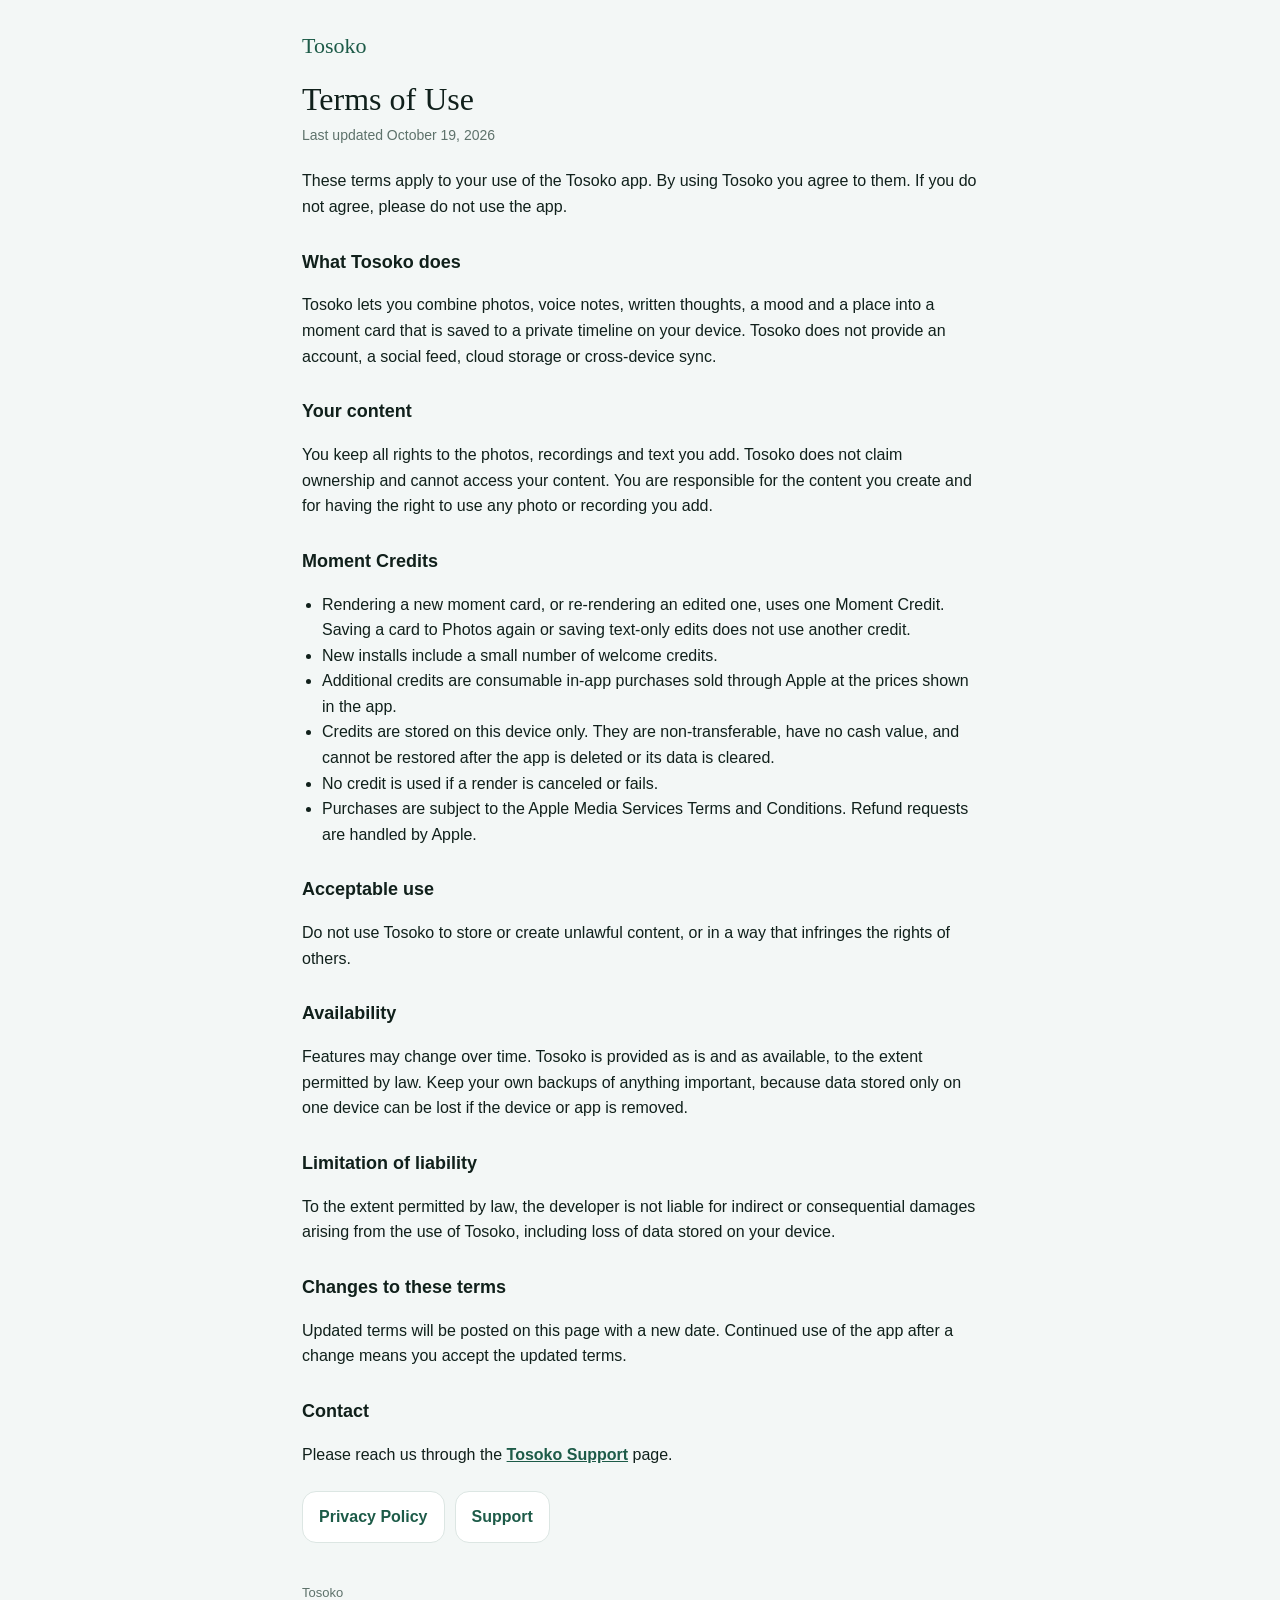
==== terms.html @ bfd600bd "Publish Tosoko legal pages" ====
<!DOCTYPE html>
<html lang="en">
<head>
<meta charset="utf-8">
<meta name="viewport" content="width=device-width, initial-scale=1">
<title>Tosoko Terms of Use</title>
<link rel="stylesheet" href="style.css">
</head>
<body>
<main>
<header class="brand"><span>Tosoko</span></header>
<h1>Terms of Use</h1>
<p class="updated">Last updated October 19, 2026</p>
<p>These terms apply to your use of the Tosoko app. By using Tosoko you agree to them. If you do not agree, please do not use the app.</p>

<h2>What Tosoko does</h2>
<p>Tosoko lets you combine photos, voice notes, written thoughts, a mood and a place into a moment card that is saved to a private timeline on your device. Tosoko does not provide an account, a social feed, cloud storage or cross-device sync.</p>

<h2>Your content</h2>
<p>You keep all rights to the photos, recordings and text you add. Tosoko does not claim ownership and cannot access your content. You are responsible for the content you create and for having the right to use any photo or recording you add.</p>

<h2>Moment Credits</h2>
<ul>
<li>Rendering a new moment card, or re-rendering an edited one, uses one Moment Credit. Saving a card to Photos again or saving text-only edits does not use another credit.</li>
<li>New installs include a small number of welcome credits.</li>
<li>Additional credits are consumable in-app purchases sold through Apple at the prices shown in the app.</li>
<li>Credits are stored on this device only. They are non-transferable, have no cash value, and cannot be restored after the app is deleted or its data is cleared.</li>
<li>No credit is used if a render is canceled or fails.</li>
<li>Purchases are subject to the Apple Media Services Terms and Conditions. Refund requests are handled by Apple.</li>
</ul>

<h2>Acceptable use</h2>
<p>Do not use Tosoko to store or create unlawful content, or in a way that infringes the rights of others.</p>

<h2>Availability</h2>
<p>Features may change over time. Tosoko is provided as is and as available, to the extent permitted by law. Keep your own backups of anything important, because data stored only on one device can be lost if the device or app is removed.</p>

<h2>Limitation of liability</h2>
<p>To the extent permitted by law, the developer is not liable for indirect or consequential damages arising from the use of Tosoko, including loss of data stored on your device.</p>

<h2>Changes to these terms</h2>
<p>Updated terms will be posted on this page with a new date. Continued use of the app after a change means you accept the updated terms.</p>

<h2>Contact</h2>
<p>Please reach us through the <a href="support.html">Tosoko Support</a> page.</p>
<nav class="links"><a href="privacy.html">Privacy Policy</a><a href="support.html">Support</a></nav>
<footer>Tosoko</footer>
</main>
</body>
</html>
---- style.css ----
:root {
  --bg: #F3F7F6;
  --surface: #FFFFFF;
  --ink: #10201B;
  --muted: #5E726B;
  --line: #DCE6E3;
  --forest: #1D5B48;
  --teal: #22B3A2;
}
@media (prefers-color-scheme: dark) {
  :root { --bg: #0D1714; --surface: #15221E; --ink: #EAF3F0; --muted: #93A9A1; --line: #23332E; --forest: #22B3A2; }
}
* { box-sizing: border-box; }
html, body { margin: 0; background: var(--bg); color: var(--ink); }
body { font: 16px/1.6 -apple-system, BlinkMacSystemFont, "SF Pro Text", "Segoe UI", Roboto, Helvetica, Arial, sans-serif; -webkit-font-smoothing: antialiased; }
main { max-width: 720px; margin: 0 auto; padding: 28px 22px 64px; }
header.brand { display: flex; align-items: center; gap: 10px; margin-bottom: 18px; }
header.brand span { font-family: "New York", ui-serif, Georgia, serif; font-size: 22px; color: var(--forest); }
h1 { font-family: "New York", ui-serif, Georgia, serif; font-weight: 500; font-size: 32px; line-height: 1.15; margin: 0 0 6px; }
h2 { font-size: 18px; margin: 28px 0 8px; }
p, li { color: var(--ink); }
.updated { color: var(--muted); font-size: 14px; margin: 0 0 22px; }
.card { background: var(--surface); border: 1px solid var(--line); border-radius: 20px; padding: 6px 20px 14px; margin-top: 16px; }
ul { padding-left: 20px; }
a { color: var(--forest); font-weight: 600; }
nav.links { display: flex; flex-wrap: wrap; gap: 10px; margin-top: 24px; }
nav.links a { display: inline-block; padding: 12px 16px; border-radius: 14px; background: var(--surface); border: 1px solid var(--line); text-decoration: none; }
footer { margin-top: 40px; color: var(--muted); font-size: 13px; }
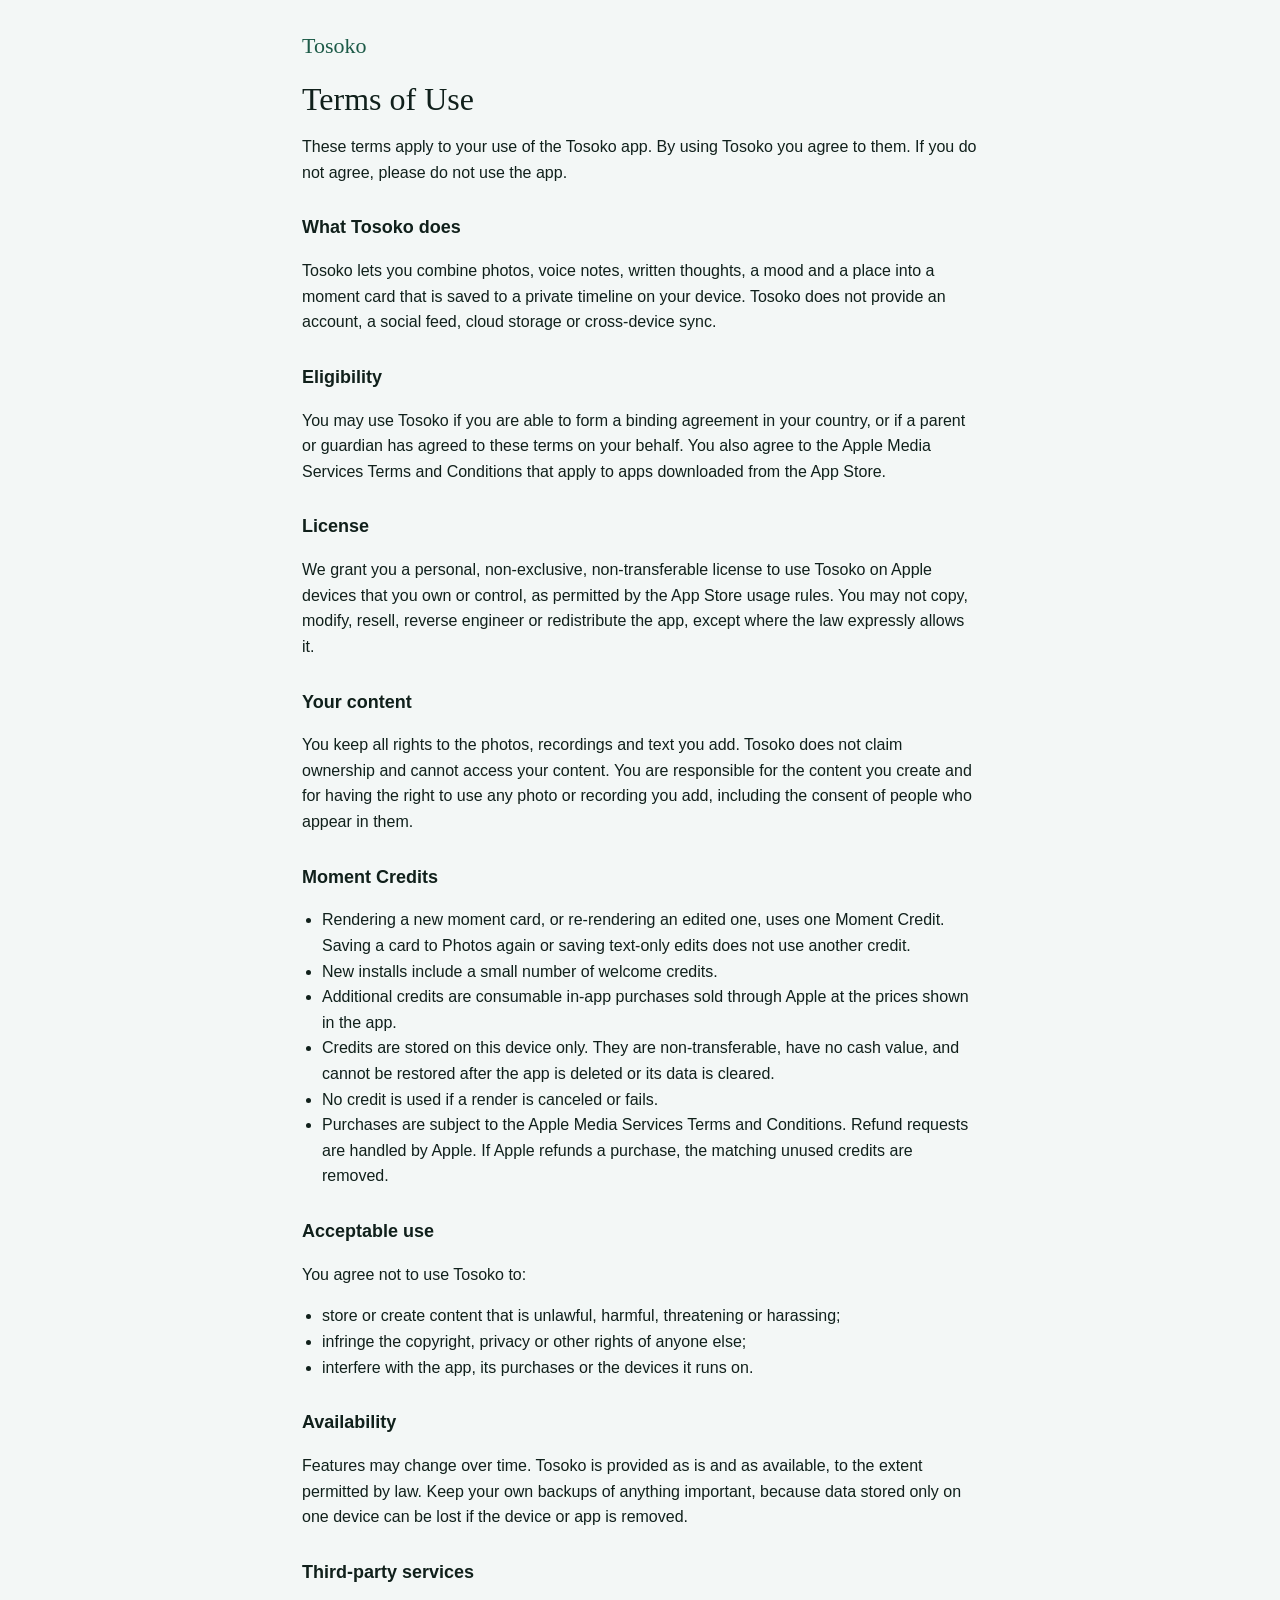
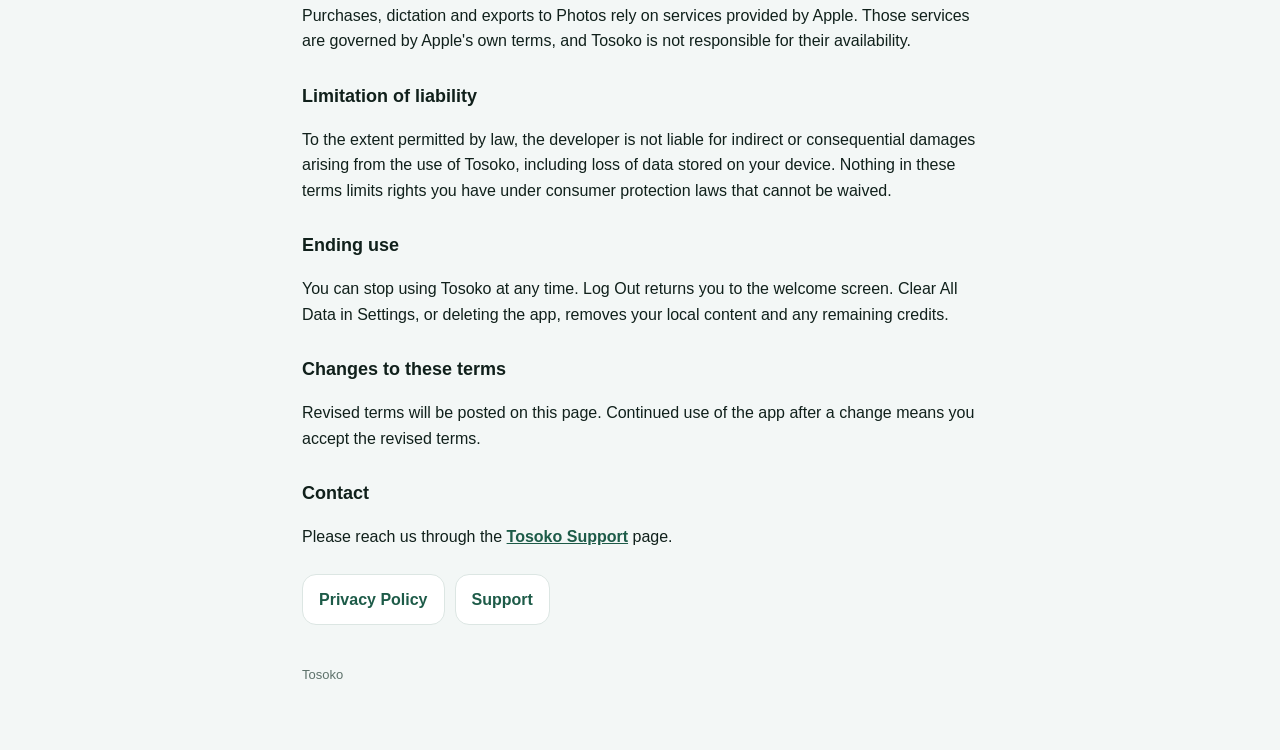
==== commit c36a38b1: "Remove dates, expand privacy policy and terms Co-authored-by: Cursor <cursoragent@cursor.com>" ====
--- a/terms.html
+++ b/terms.html
@@ -10,14 +10,19 @@
 <main>
 <header class="brand"><span>Tosoko</span></header>
 <h1>Terms of Use</h1>
-<p class="updated">Last updated October 19, 2026</p>
 <p>These terms apply to your use of the Tosoko app. By using Tosoko you agree to them. If you do not agree, please do not use the app.</p>
 
 <h2>What Tosoko does</h2>
 <p>Tosoko lets you combine photos, voice notes, written thoughts, a mood and a place into a moment card that is saved to a private timeline on your device. Tosoko does not provide an account, a social feed, cloud storage or cross-device sync.</p>
 
+<h2>Eligibility</h2>
+<p>You may use Tosoko if you are able to form a binding agreement in your country, or if a parent or guardian has agreed to these terms on your behalf. You also agree to the Apple Media Services Terms and Conditions that apply to apps downloaded from the App Store.</p>
+
+<h2>License</h2>
+<p>We grant you a personal, non-exclusive, non-transferable license to use Tosoko on Apple devices that you own or control, as permitted by the App Store usage rules. You may not copy, modify, resell, reverse engineer or redistribute the app, except where the law expressly allows it.</p>
+
 <h2>Your content</h2>
-<p>You keep all rights to the photos, recordings and text you add. Tosoko does not claim ownership and cannot access your content. You are responsible for the content you create and for having the right to use any photo or recording you add.</p>
+<p>You keep all rights to the photos, recordings and text you add. Tosoko does not claim ownership and cannot access your content. You are responsible for the content you create and for having the right to use any photo or recording you add, including the consent of people who appear in them.</p>
 
 <h2>Moment Credits</h2>
 <ul>
@@ -26,20 +31,31 @@
 <li>Additional credits are consumable in-app purchases sold through Apple at the prices shown in the app.</li>
 <li>Credits are stored on this device only. They are non-transferable, have no cash value, and cannot be restored after the app is deleted or its data is cleared.</li>
 <li>No credit is used if a render is canceled or fails.</li>
-<li>Purchases are subject to the Apple Media Services Terms and Conditions. Refund requests are handled by Apple.</li>
+<li>Purchases are subject to the Apple Media Services Terms and Conditions. Refund requests are handled by Apple. If Apple refunds a purchase, the matching unused credits are removed.</li>
 </ul>
 
 <h2>Acceptable use</h2>
-<p>Do not use Tosoko to store or create unlawful content, or in a way that infringes the rights of others.</p>
+<p>You agree not to use Tosoko to:</p>
+<ul>
+<li>store or create content that is unlawful, harmful, threatening or harassing;</li>
+<li>infringe the copyright, privacy or other rights of anyone else;</li>
+<li>interfere with the app, its purchases or the devices it runs on.</li>
+</ul>
 
 <h2>Availability</h2>
 <p>Features may change over time. Tosoko is provided as is and as available, to the extent permitted by law. Keep your own backups of anything important, because data stored only on one device can be lost if the device or app is removed.</p>
 
+<h2>Third-party services</h2>
+<p>Purchases, dictation and exports to Photos rely on services provided by Apple. Those services are governed by Apple's own terms, and Tosoko is not responsible for their availability.</p>
+
 <h2>Limitation of liability</h2>
-<p>To the extent permitted by law, the developer is not liable for indirect or consequential damages arising from the use of Tosoko, including loss of data stored on your device.</p>
+<p>To the extent permitted by law, the developer is not liable for indirect or consequential damages arising from the use of Tosoko, including loss of data stored on your device. Nothing in these terms limits rights you have under consumer protection laws that cannot be waived.</p>
+
+<h2>Ending use</h2>
+<p>You can stop using Tosoko at any time. Log Out returns you to the welcome screen. Clear All Data in Settings, or deleting the app, removes your local content and any remaining credits.</p>
 
 <h2>Changes to these terms</h2>
-<p>Updated terms will be posted on this page with a new date. Continued use of the app after a change means you accept the updated terms.</p>
+<p>Revised terms will be posted on this page. Continued use of the app after a change means you accept the revised terms.</p>
 
 <h2>Contact</h2>
 <p>Please reach us through the <a href="support.html">Tosoko Support</a> page.</p>
--- a/style.css
+++ b/style.css
@@ -26,3 +26,5 @@
 nav.links { display: flex; flex-wrap: wrap; gap: 10px; margin-top: 24px; }
 nav.links a { display: inline-block; padding: 12px 16px; border-radius: 14px; background: var(--surface); border: 1px solid var(--line); text-decoration: none; }
 footer { margin-top: 40px; color: var(--muted); font-size: 13px; }
+html { scrollbar-width: none; }
+::-webkit-scrollbar { display: none; }
